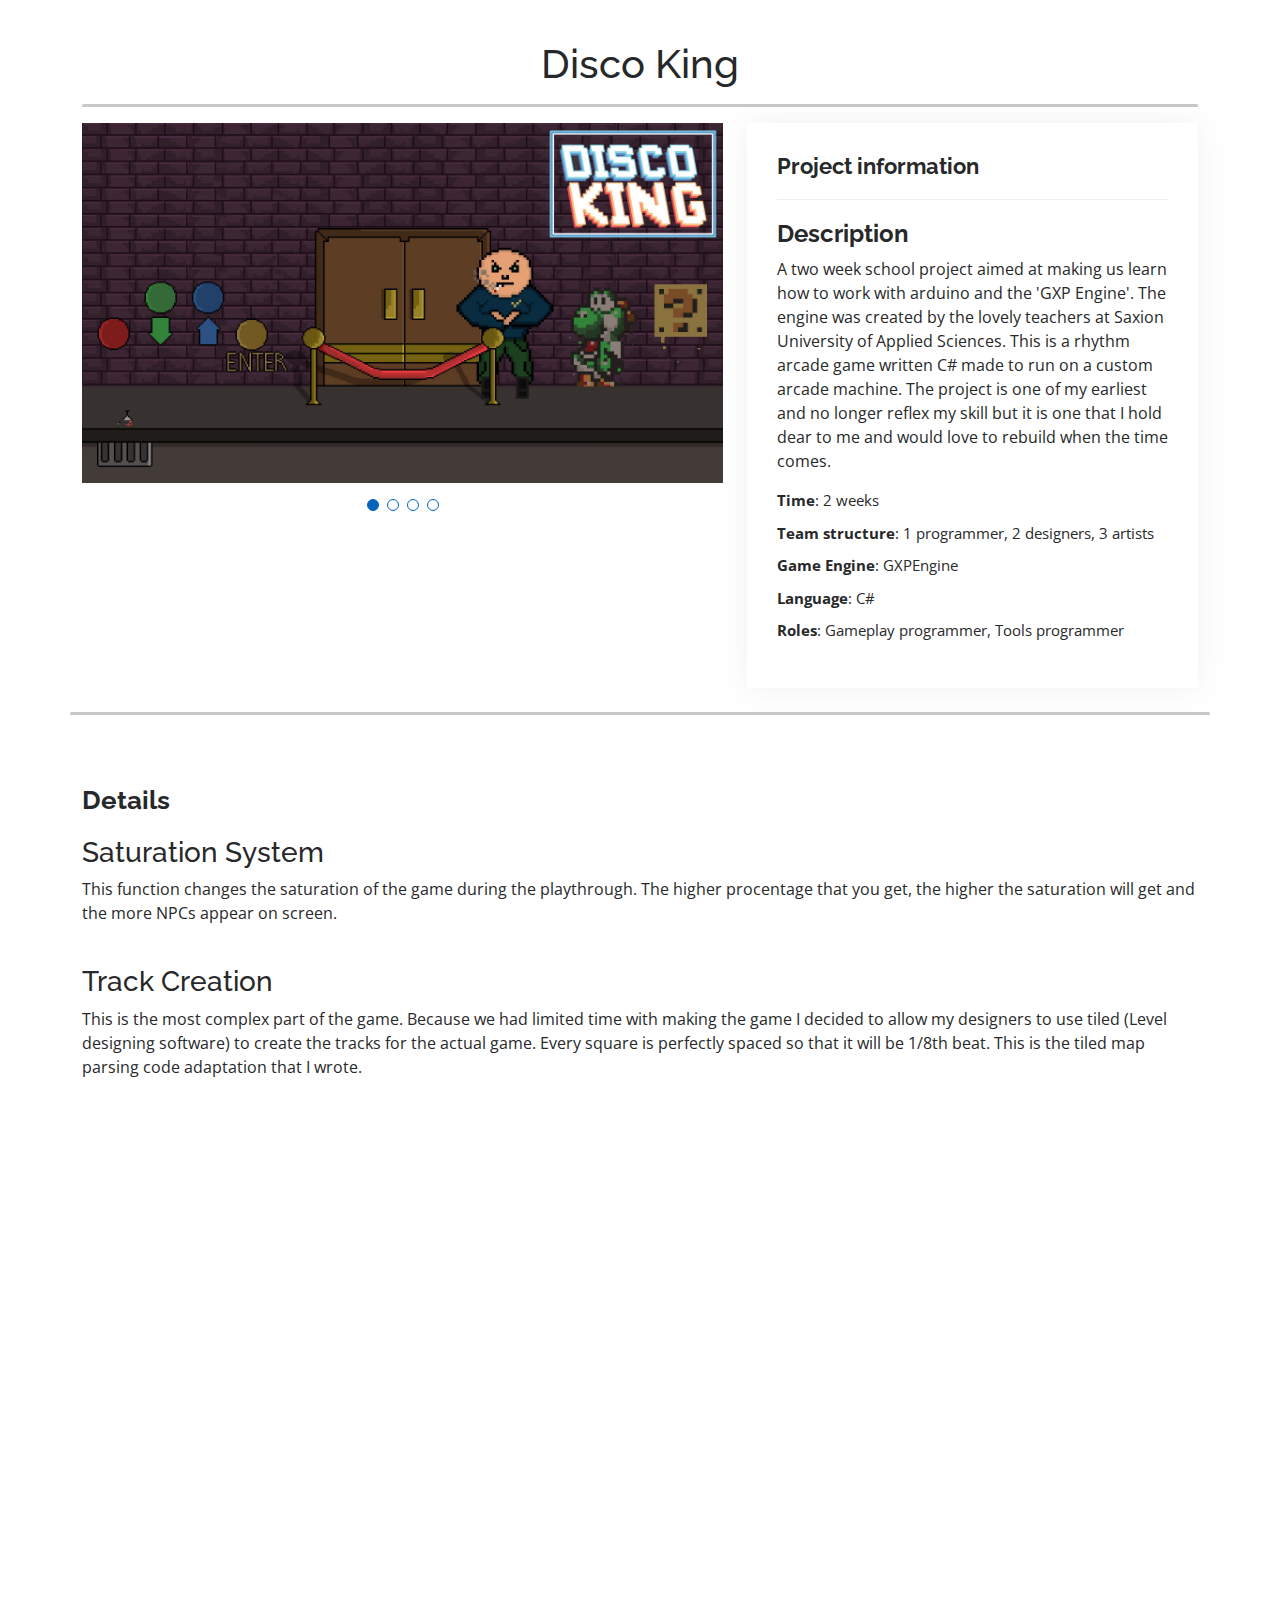
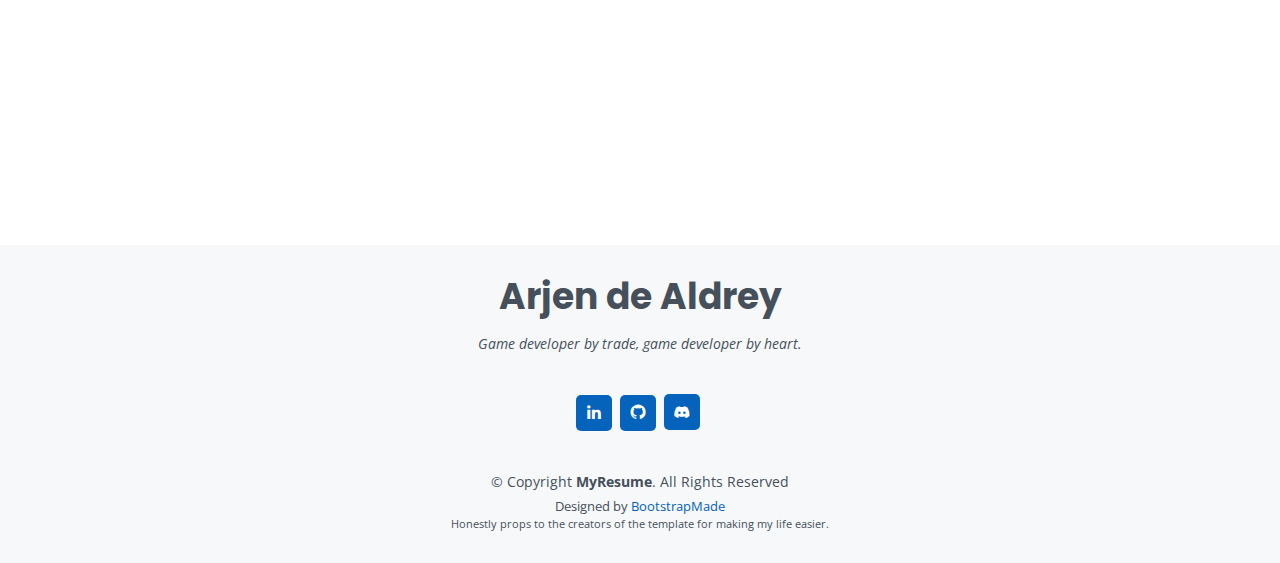
==== portfolio-discoking.html @ 0c22ebe9 "[ADD] Disco King project" ====
<!DOCTYPE html>
<html lang="en">

<head>
    <meta charset="utf-8">
    <meta content="width=device-width, initial-scale=1.0" name="viewport">

    <title>Disco King</title>

    <!-- Favicons -->
    <link href="assets/img/pog-favicon.png" rel="icon">
    <link href="assets/img/pog-favicon.png" rel="apple-touch-icon">

    <!-- Google Fonts -->
    <link href="https://fonts.googleapis.com/css?family=Open+Sans:300,300i,400,400i,600,600i,700,700i|Raleway:300,300i,400,400i,500,500i,600,600i,700,700i|Poppins:300,300i,400,400i,500,500i,600,600i,700,700i" rel="stylesheet">

    <!-- Vendor CSS Files -->
    <link href="assets/vendor/aos/aos.css" rel="stylesheet">
    <link href="assets/vendor/bootstrap/css/bootstrap.min.css" rel="stylesheet">
    <link href="assets/vendor/bootstrap-icons/bootstrap-icons.css" rel="stylesheet">
    <link href="assets/vendor/boxicons/css/boxicons.min.css" rel="stylesheet">
    <link href="assets/vendor/glightbox/css/glightbox.min.css" rel="stylesheet">
    <link href="assets/vendor/swiper/swiper-bundle.min.css" rel="stylesheet">

    <!-- Template Main CSS File -->
    <link href="assets/css/style.css" rel="stylesheet">

</head>

<body>

    <main id="main-portfolio">

        <section id="portfolio-details" class="portfolio-details">
            <div class="container">

                <h1 style="text-align: center">Disco King</h1>
                <hr class="rounded" style="border-top: 3px solid;">

                <div class="row gy-4">

                    <!-- Slideshow -->
                    <div style="float:left" class="col-lg-7">
                        <div class="portfolio-details-slider swiper">
                            <div class="swiper-wrapper align-items-center">

                                <div class="swiper-slide">
                                    <img src="assets/img/portfolio/details/Discoking/discoking.jpg" alt="">
                                </div>

                                <div class="swiper-slide">

                                    <video width="100%" height="100%" controls>
                                        <source src="assets/img/portfolio/details/Discoking/DiscoKing-Promotrailer.mp4" type="video/mp4">
                                        Your browser does not support the video tag.
                                    </video>
                                </div>

                                <div class="swiper-slide">
                                    <img src="assets/img/portfolio/details/Discoking/saturation.png" alt="">
                                </div>

                                <div class="swiper-slide">
                                    <img src="assets/img/portfolio/details/Discoking/tiled.png" alt="">
                                </div>

                            </div>
                            <div class="swiper-pagination"></div>
                        </div>
                    </div>
                    <!-- Preview info -->
                    <div class="col-lg-5">
                        <div class="portfolio-info">
                            <h3>Project information</h3>
                            <h4><strong>Description</strong></h4>
                            <p>A two week school project aimed at making us learn how to work with arduino and the 'GXP Engine'. The engine was created by the lovely teachers at Saxion University of Applied Sciences.
                                This is a rhythm arcade game written C# made to run on a custom arcade machine.
                                The project is one of my earliest and no longer reflex my skill but it is one that I hold dear to me and would love to rebuild when the time comes.
                            </p>
                            <ul>

                                <li><strong>Time</strong>: 2 weeks </li>
                                <li><strong>Team structure</strong>: 1 programmer, 2 designers, 3 artists </li>
                                <li><strong>Game Engine</strong>: GXPEngine </li>
                                <li><strong>Language</strong>: C# </li>
                                <li><strong>Roles</strong>: Gameplay programmer, Tools programmer </li>
                            </ul>
                        </div>
                    </div>


                    <!-- Details -->
                    <hr class="rounded" style="border-top: 3px solid;">
                    <div class="portfolio-description">
                        <h2>Details</h2>

                        <h3>Saturation System</h3>
                        <p>
                            This function changes the saturation of the game during the playthrough. The higher procentage that you get, the higher the saturation will get and the more NPCs appear on screen.
                        </p>
                        <br>
                        <h3>Track Creation</h3>
                        <p>This is the most complex part of the game. Because we had limited time with making the game I decided to allow my designers to use tiled (Level designing software) to create the tracks for the actual game. Every square is perfectly spaced so that it will be 1/8th beat. This is the tiled map parsing code adaptation that I wrote.
                        </p>

                        <section id="spotlight" class="spotlights">
                            <section id="two">
                                <div style="height: 50vh; overflow:scroll; margin-left: auto;margin-right: auto;">
                                    <script src="https://gist.github.com/tuhri444/31e8376fdb26e908f09255ff6bca5168.js"></script>
                                </div>
                            </section>
                        </section>
                    </div>
                </div>

            </div>

            </div>
        </section><!-- End Portfolio Details Section -->

    </main><!-- End #main -->

    <!-- ======= Footer ======= -->
    <footer id="footer">
        <div class="container">
            <h3>Arjen de Aldrey</h3>
            <p>Game developer by trade, game developer by heart.</p>
            <div class="social-links">
                <a href="https://www.linkedin.com/in/arjendealdrey/" class="linkedin"><i class="bx bxl-linkedin"></i></a>
                <a href="https://github.com/tuhri444" class="github"><i class="bx bxl-github"></i></a>
                <button onclick="copyDiscordToClipboard()" class="discord"><i class="bx bxl-discord-alt"></i></button>
            </div>


            <div class="copyright">
                &copy; Copyright <strong><span>MyResume</span></strong>. All Rights Reserved
            </div>
            <div class="credits">
                <!-- All the links in the footer should remain intact. -->
                <!-- You can delete the links only if you purchased the pro version. -->
                <!-- Licensing information: [license-url] -->
                <!-- Purchase the pro version with working PHP/AJAX contact form: https://bootstrapmade.com/free-html-bootstrap-template-my-resume/ -->
                Designed by <a href="https://bootstrapmade.com/">BootstrapMade</a>
            </div>

            <div class="small-text">
                Honestly props to the creators of the template for making my life easier.
            </div>


        </div>
    </footer><!-- End Footer -->

    <div id="preloader"></div>
    <a href="#" class="back-to-top d-flex align-items-center justify-content-center"><i class="bi bi-arrow-up-short"></i></a>

    <!-- Vendor JS Files -->
    <script src="assets/vendor/purecounter/purecounter.js"></script>
    <script src="assets/vendor/aos/aos.js"></script>
    <script src="assets/vendor/bootstrap/js/bootstrap.bundle.min.js"></script>
    <script src="assets/vendor/glightbox/js/glightbox.min.js"></script>
    <script src="assets/vendor/isotope-layout/isotope.pkgd.min.js"></script>
    <script src="assets/vendor/swiper/swiper-bundle.min.js"></script>
    <script src="assets/vendor/typed.js/typed.min.js"></script>
    <script src="assets/vendor/waypoints/noframework.waypoints.js"></script>
    <script src="assets/vendor/php-email-form/validate.js"></script>

    <!-- My Personal JS File -->
    <script src="assets/js/snippets.js"></script>


    <!-- Template Main JS File -->
    <script src="assets/js/main.js"></script>

</body>

</html>
---- assets/css/style.css ----
/**
* Template Name: MyResume - v4.7.0
* Template URL: https://bootstrapmade.com/free-html-bootstrap-template-my-resume/
* Author: BootstrapMade.com
* License: https://bootstrapmade.com/license/
*/

/*--------------------------------------------------------------
# General
--------------------------------------------------------------*/
body {
    font-family: "Open Sans", sans-serif;
    color: #272829;
}

a {
    color: #0563bb;
    text-decoration: none;
}

a:hover {
    color: #067ded;
    text-decoration: none;
}

h1,
h2,
h3,
h4,
h5,
h6 {
    font-family: "Raleway", sans-serif;
}

/*--------------------------------------------------------------
# Back to top button
--------------------------------------------------------------*/
.back-to-top {
    position: fixed;
    visibility: hidden;
    opacity: 0;
    right: 15px;
    bottom: 15px;
    z-index: 996;
    background: #0563bb;
    width: 40px;
    height: 40px;
    border-radius: 5px;
    transition: all 0.4s;
}

.back-to-top i {
    font-size: 28px;
    color: #fff;
    line-height: 0;
}

.back-to-top:hover {
    background: #0678e3;
    color: #fff;
    border-radius: 10px;
}

.back-to-top.active {
    visibility: visible;
    opacity: 1;
}

/*--------------------------------------------------------------
# Preloader
--------------------------------------------------------------*/
#preloader {
    position: fixed;
    top: 0;
    left: 0;
    right: 0;
    bottom: 0;
    z-index: 9999;
    overflow: hidden;
    background: #fff;
}

#preloader:before {
    content: "";
    position: fixed;
    top: calc(50% - 30px);
    left: calc(50% - 30px);
    border: 6px solid #0563bb;
    border-top-color: #fff;
    border-bottom-color: #fff;
    border-radius: 50%;
    width: 60px;
    height: 60px;
    -webkit-animation: animate-preloader 1s linear infinite;
    animation: animate-preloader 1s linear infinite;
}

@-webkit-keyframes animate-preloader {
    0% {
        transform: rotate(0deg);
    }

    100% {
        transform: rotate(360deg);
    }
}

@keyframes animate-preloader {
    0% {
        transform: rotate(0deg);
    }

    100% {
        transform: rotate(360deg);
    }
}

/*--------------------------------------------------------------
# Disable aos animation delay on mobile devices
--------------------------------------------------------------*/
@media screen and (max-width: 768px) {
    [data-aos-delay] {
        transition-delay: 0 !important;
    }
}

/*--------------------------------------------------------------
# Header
--------------------------------------------------------------*/
#header {
    position: fixed;
    top: 0;
    left: 0;
    bottom: 0;
    z-index: 9997;
    transition: all 0.5s;
    padding: 15px;
    overflow-y: auto;
}

@media (max-width: 992px) {
    #header {
        width: 300px;
        background: #fff;
        border-right: 1px solid #e6e9ec;
        left: -300px;
    }
}

@media (min-width: 992px) {
    #main {
        margin-left: 100px;
    }
}

/*--------------------------------------------------------------
# Navigation Menu
--------------------------------------------------------------*/
/**
* Desktop Navigation 
*/
.nav-menu {
    padding: 0;
    display: block;
}

.nav-menu * {
    margin: 0;
    padding: 0;
    list-style: none;
}

.nav-menu > ul > li {
    position: relative;
    white-space: nowrap;
}

.nav-menu a,
.nav-menu a:focus {
    display: flex;
    align-items: center;
    color: #45505b;
    padding: 10px 18px;
    margin-bottom: 8px;
    transition: 0.3s;
    font-size: 15px;
    border-radius: 5px;
    background: #f2f3f5;
    height: 56px;
    width: 100%;
    overflow: hidden;
    transition: 0.3s;
}

.nav-menu a i,
.nav-menu a:focus i {
    font-size: 20px;
}

.nav-menu a span,
.nav-menu a:focus span {
    padding: 0 5px 0 7px;
    color: #45505b;
}

@media (min-width: 992px) {

    .nav-menu a,
    .nav-menu a:focus {
        width: 56px;
    }

    .nav-menu a span,
    .nav-menu a:focus span {
        display: none;
        color: #fff;
    }
}

.nav-menu a:hover,
.nav-menu .active,
.nav-menu .active:focus,
.nav-menu li:hover > a {
    color: #fff;
    background: #0563bb;
}

.nav-menu a:hover span,
.nav-menu .active span,
.nav-menu .active:focus span,
.nav-menu li:hover > a span {
    color: #fff;
}

.nav-menu a:hover,
.nav-menu li:hover > a {
    width: 100%;
    color: #fff;
}

.nav-menu a:hover span,
.nav-menu li:hover > a span {
    display: block;
}

/**
* Mobile Navigation 
*/
.mobile-nav-toggle {
    position: fixed;
    right: 10px;
    top: 10px;
    z-index: 9998;
    border: 0;
    background: none;
    font-size: 28px;
    transition: all 0.4s;
    outline: none !important;
    line-height: 0;
    cursor: pointer;
    border-radius: 50px;
    padding: 5px;
}

.mobile-nav-toggle i {
    color: #45505b;
}

.mobile-nav-active {
    overflow: hidden;
}

.mobile-nav-active #header {
    left: 0;
}

.mobile-nav-active .mobile-nav-toggle {
    color: #fff;
    background-color: #0563bb;
}

/*--------------------------------------------------------------
# Hero Section
--------------------------------------------------------------*/
#hero {
    width: 100%;
    height: 100vh;
    background: url("../img/landing-background.png") top right no-repeat;
    background-size: cover;
    position: relative;
}

@media (min-width: 992px) {
    #hero {
        padding-left: 160px;
    }
}

#hero:before {
    content: "";
    background: rgba(155, 155, 155, 0.8);
    position: absolute;
    bottom: 0;
    top: 0;
    left: 0;
    right: 0;
}

#hero h1 {
    margin: 0;
    font-size: 64px;
    font-weight: 700;
    line-height: 56px;
    color: #ffffff;
    < !--#45505b;
    -- >
}

#hero p {
    color: #45505b;
    margin: 15px 0 0 0;
    font-size: 26px;
    font-family: "Poppins", sans-serif;
}

#hero p span {
    color: #0563bb;
    letter-spacing: 1px;
}

#hero .social-links {
    margin-top: 30px;
}

#hero .social-links a {
    font-size: 24px;
    display: inline-block;
    color: #ffffff;
    line-height: 1;
    margin-right: 20px;
    transition: 0.3s;
}

#hero .social-links a:hover {
    color: #0563bb;
}

@media (max-width: 992px) {
    #hero {
        text-align: center;
    }

    #hero h1 {
        font-size: 32px;
        line-height: 36px;
    }

    #hero p {
        margin-top: 10px;
        font-size: 20px;
        line-height: 24px;
    }
}

#hero .discord {
    font-size: 24px;
    padding: 0;
    border: none;
    background: none;
    color: #ffffff;
    outline: none;
    transition: 0.3s;
}

#hero .discord:hover {
    color: #0563bb;
}

/*--------------------------------------------------------------
# Sections General
--------------------------------------------------------------*/
section {
    padding: 60px 0;
    overflow: hidden;
}

.section-title {
    text-align: center;
    padding-bottom: 30px;
}

.section-title h2 {
    font-size: 32px;
    font-weight: bold;
    text-transform: uppercase;
    margin-bottom: 20px;
    padding-bottom: 20px;
    position: relative;
    color: #45505b;
}

.section-title h2::before {
    content: "";
    position: absolute;
    display: block;
    width: 120px;
    height: 1px;
    background: #ddd;
    bottom: 1px;
    left: calc(50% - 60px);
}

.section-title h2::after {
    content: "";
    position: absolute;
    display: block;
    width: 40px;
    height: 3px;
    background: #0563bb;
    bottom: 0;
    left: calc(50% - 20px);
}

.section-title p {
    margin-bottom: 0;
}

/*--------------------------------------------------------------
# About
--------------------------------------------------------------*/
.about .content h3 {
    font-weight: 700;
    font-size: 26px;
    color: #728394;
}

.about .content ul {
    list-style: none;
    padding: 0;
}

.about .content ul li {
    margin-bottom: 20px;
    display: flex;
    align-items: center;
}

.about .content ul strong {
    margin-right: 10px;
}

.about .content ul i {
    font-size: 16px;
    margin-right: 5px;
    color: #0563bb;
    line-height: 0;
}

.about .content p:last-child {
    margin-bottom: 0;
}

/*--------------------------------------------------------------
# Facts
--------------------------------------------------------------*/
.facts .count-box {
    padding: 30px 30px 25px 30px;
    margin-top: 30px;
    width: 100%;
    position: relative;
    text-align: center;
    background: #fff;
}

.facts .count-box i {
    position: absolute;
    top: -25px;
    left: 50%;
    transform: translateX(-50%);
    font-size: 24px;
    background: #0563bb;
    color: #fff;
    border-radius: 50px;
    display: inline-flex;
    align-items: center;
    justify-content: center;
    width: 48px;
    height: 48px;
}

.facts .count-box span {
    font-size: 36px;
    display: block;
    font-weight: 600;
    color: #011426;
}

.facts .count-box p {
    padding: 0;
    margin: 0;
    font-family: "Raleway", sans-serif;
    font-size: 14px;
}

/*--------------------------------------------------------------
# Akills
--------------------------------------------------------------*/
.skills .progress {
    height: 60px;
    display: block;
    background: none;
    border-radius: 0;
}

.skills .progress .skill {
    padding: 10px 0;
    margin: 0;
    text-transform: uppercase;
    display: block;
    font-weight: 600;
    font-family: "Poppins", sans-serif;
    color: #45505b;
}

.skills .progress .skill .val {
    float: right;
    font-style: normal;
}

.skills .progress-bar-wrap {
    background: #f2f3f5;
}

.skills .progress-bar {
    width: 1px;
    height: 10px;
    transition: 0.9s;
    background-color: #0563bb;
}

/*--------------------------------------------------------------
# Resume
--------------------------------------------------------------*/
.resume .resume-title {
    font-size: 26px;
    font-weight: 700;
    margin-top: 20px;
    margin-bottom: 20px;
    color: #45505b;
}

.resume .resume-item {
    padding: 0 0 20px 20px;
    margin-top: -2px;
    border-left: 2px solid #0563bb;
    position: relative;
}

.resume .resume-item h4 {
    line-height: 18px;
    font-size: 18px;
    font-weight: 600;
    text-transform: uppercase;
    font-family: "Poppins", sans-serif;
    color: #0563bb;
    margin-bottom: 10px;
}

.resume .resume-item h5 {
    font-size: 16px;
    background: #f7f8f9;
    padding: 5px 15px;
    display: inline-block;
    font-weight: 600;
    margin-bottom: 10px;
}

.resume .resume-item ul {
    padding-left: 20px;
}

.resume .resume-item ul li {
    padding-bottom: 10px;
}

.resume .resume-item:last-child {
    padding-bottom: 0;
}

.resume .resume-item::before {
    content: "";
    position: absolute;
    width: 16px;
    height: 16px;
    border-radius: 50px;
    left: -9px;
    top: 0;
    background: #fff;
    border: 2px solid #0563bb;
}

/*--------------------------------------------------------------
# Portfolio
--------------------------------------------------------------*/
.portfolio .portfolio-item {
    margin-bottom: 30px;
}

.portfolio #portfolio-flters {
    padding: 0;
    margin: 0 auto 25px auto;
    list-style: none;
    text-align: center;
    background: #fff;
    border-radius: 50px;
    padding: 2px 15px;
}

.portfolio #portfolio-flters li {
    cursor: pointer;
    display: inline-block;
    padding: 10px 15px;
    font-size: 14px;
    font-weight: 600;
    line-height: 1;
    text-transform: uppercase;
    color: #272829;
    margin-bottom: 5px;
    transition: all 0.3s ease-in-out;
}

.portfolio #portfolio-flters li:hover,
.portfolio #portfolio-flters li.filter-active {
    color: #0563bb;
}

.portfolio #portfolio-flters li:last-child {
    margin-right: 0;
}

.portfolio .portfolio-wrap {
    transition: 0.3s;
    position: relative;
    overflow: hidden;
    z-index: 1;
    background: rgba(69, 80, 91, 0.8);
    text-align: center;
}

.portfolio .portfolio-wrap::before {
    content: "";
    background: rgba(255, 255, 255, 0.7);
    position: absolute;
    left: 30px;
    right: 30px;
    top: 30px;
    bottom: 30px;
    transition: all ease-in-out 0.3s;
    z-index: 2;
    opacity: 0;
}

.portfolio .portfolio-wrap .portfolio-info {
    opacity: 0;
    position: absolute;
    top: 0;
    left: 0;
    right: 0;
    bottom: 0;
    text-align: center;
    z-index: 3;
    transition: all ease-in-out 0.3s;
    display: flex;
    flex-direction: column;
    justify-content: center;
    align-items: center;
}

.portfolio .portfolio-wrap .portfolio-info::before {
    display: block;
    content: "";
    width: 48px;
    height: 48px;
    position: absolute;
    top: 35px;
    left: 35px;
    border-top: 3px solid #d7dce1;
    border-left: 3px solid #d7dce1;
    transition: all 0.5s ease 0s;
    z-index: 9994;
}

.portfolio .portfolio-wrap .portfolio-info::after {
    display: block;
    content: "";
    width: 48px;
    height: 48px;
    position: absolute;
    bottom: 35px;
    right: 35px;
    border-bottom: 3px solid #d7dce1;
    border-right: 3px solid #d7dce1;
    transition: all 0.5s ease 0s;
    z-index: 9994;
}

.portfolio .portfolio-wrap .portfolio-info h4 {
    font-size: 20px;
    color: #45505b;
    font-weight: 600;
}

.portfolio .portfolio-wrap .portfolio-info p {
    color: #45505b;
    font-size: 14px;
    text-transform: uppercase;
    padding: 0;
    margin: 0;
}

.portfolio .portfolio-wrap .portfolio-links {
    text-align: center;
    z-index: 4;
}

.portfolio .portfolio-wrap .portfolio-links a {
    color: #45505b;
    margin: 0 2px;
    font-size: 28px;
    display: inline-block;
    transition: 0.3s;
}

.portfolio .portfolio-wrap .portfolio-links a:hover {
    color: #148af9;
}

.portfolio .portfolio-wrap:hover::before {
    top: 0;
    left: 0;
    right: 0;
    bottom: 0;
    opacity: 1;
}

.portfolio .portfolio-wrap:hover .portfolio-info {
    opacity: 1;
}

.portfolio .portfolio-wrap:hover .portfolio-info::before {
    top: 15px;
    left: 15px;
}

.portfolio .portfolio-wrap:hover .portfolio-info::after {
    bottom: 15px;
    right: 15px;
}

/*--------------------------------------------------------------
# Portfolio Details
--------------------------------------------------------------*/
.portfolio-details {
    padding-top: 40px;
}

.portfolio-details .portfolio-details-slider img {
    width: 100%;
}

.portfolio-details .portfolio-details-slider .swiper-pagination {
    margin-top: 20px;
    position: relative;
}

.portfolio-details .portfolio-details-slider .swiper-pagination .swiper-pagination-bullet {
    width: 12px;
    height: 12px;
    background-color: #fff;
    opacity: 1;
    border: 1px solid #0563bb;
}

.portfolio-details .portfolio-details-slider .swiper-pagination .swiper-pagination-bullet-active {
    background-color: #0563bb;
}

.portfolio-details .portfolio-info {
    padding: 30px;
    box-shadow: 0px 0 30px rgba(69, 80, 91, 0.08);
}

.portfolio-details .portfolio-info h3 {
    font-size: 22px;
    font-weight: 700;
    margin-bottom: 20px;
    padding-bottom: 20px;
    border-bottom: 1px solid #eee;
}

.portfolio-details .portfolio-info ul {
    list-style: none;
    padding: 0;
    font-size: 15px;
}

.portfolio-details .portfolio-info ul li + li {
    margin-top: 10px;
}

.portfolio-details .portfolio-description {
    padding-top: 30px;
}

.portfolio-details .portfolio-description h2 {
    font-size: 26px;
    font-weight: 700;
    margin-bottom: 20px;
}

.portfolio-details .portfolio-description p {
    padding: 0;
}

/*--------------------------------------------------------------
# Services
--------------------------------------------------------------*/
.services .icon-box {
    text-align: center;
    padding: 70px 20px 80px 20px;
    transition: all ease-in-out 0.3s;
    background: #fff;
    box-shadow: 0px 5px 90px 0px rgba(110, 123, 131, 0.05);
}

.services .icon-box .icon {
    margin: 0 auto;
    width: 100px;
    height: 100px;
    display: flex;
    align-items: center;
    justify-content: center;
    transition: ease-in-out 0.3s;
    position: relative;
}

.services .icon-box .icon i {
    font-size: 36px;
    transition: 0.5s;
    position: relative;
}

.services .icon-box .icon svg {
    position: absolute;
    top: 0;
    left: 0;
}

.services .icon-box .icon svg path {
    transition: 0.5s;
    fill: #f5f5f5;
}

.services .icon-box h4 {
    font-weight: 600;
    margin: 10px 0 15px 0;
    font-size: 22px;
}

.services .icon-box h4 a {
    color: #45505b;
    transition: ease-in-out 0.3s;
}

.services .icon-box p {
    line-height: 24px;
    font-size: 14px;
    margin-bottom: 0;
}

.services .icon-box:hover {
    border-color: #fff;
    box-shadow: 0px 0 35px 0 rgba(0, 0, 0, 0.08);
}

.services .iconbox-blue i {
    color: #47aeff;
}

.services .iconbox-blue:hover .icon i {
    color: #fff;
}

.services .iconbox-blue:hover .icon path {
    fill: #47aeff;
}

.services .iconbox-orange i {
    color: #ffa76e;
}

.services .iconbox-orange:hover .icon i {
    color: #fff;
}

.services .iconbox-orange:hover .icon path {
    fill: #ffa76e;
}

.services .iconbox-pink i {
    color: #e80368;
}

.services .iconbox-pink:hover .icon i {
    color: #fff;
}

.services .iconbox-pink:hover .icon path {
    fill: #e80368;
}

.services .iconbox-yellow i {
    color: #ffbb2c;
}

.services .iconbox-yellow:hover .icon i {
    color: #fff;
}

.services .iconbox-yellow:hover .icon path {
    fill: #ffbb2c;
}

.services .iconbox-red i {
    color: #ff5828;
}

.services .iconbox-red:hover .icon i {
    color: #fff;
}

.services .iconbox-red:hover .icon path {
    fill: #ff5828;
}

.services .iconbox-teal i {
    color: #11dbcf;
}

.services .iconbox-teal:hover .icon i {
    color: #fff;
}

.services .iconbox-teal:hover .icon path {
    fill: #11dbcf;
}

/*--------------------------------------------------------------
# Testimonials
--------------------------------------------------------------*/
.testimonials .section-header {
    margin-bottom: 40px;
}

.testimonials .testimonials-carousel,
.testimonials .testimonials-slider {
    overflow: hidden;
}

.testimonials .testimonial-item {
    text-align: center;
}

.testimonials .testimonial-item .testimonial-img {
    width: 120px;
    border-radius: 50%;
    border: 4px solid #fff;
    margin: 0 auto;
}

.testimonials .testimonial-item h3 {
    font-size: 20px;
    font-weight: bold;
    margin: 10px 0 5px 0;
    color: #111;
}

.testimonials .testimonial-item h4 {
    font-size: 14px;
    color: #999;
    margin: 0 0 15px 0;
}

.testimonials .testimonial-item .quote-icon-left,
.testimonials .testimonial-item .quote-icon-right {
    color: #90c8fc;
    font-size: 26px;
}

.testimonials .testimonial-item .quote-icon-left {
    display: inline-block;
    left: -5px;
    position: relative;
}

.testimonials .testimonial-item .quote-icon-right {
    display: inline-block;
    right: -5px;
    position: relative;
    top: 10px;
}

.testimonials .testimonial-item p {
    font-style: italic;
    margin: 0 auto 15px auto;
}

.testimonials .swiper-pagination {
    margin-top: 20px;
    position: relative;
}

.testimonials .swiper-pagination .swiper-pagination-bullet {
    width: 12px;
    height: 12px;
    background-color: #fff;
    opacity: 1;
    border: 1px solid #0563bb;
}

.testimonials .swiper-pagination .swiper-pagination-bullet-active {
    background-color: #0563bb;
}

@media (min-width: 992px) {
    .testimonials .testimonial-item p {
        width: 80%;
    }
}

/*--------------------------------------------------------------
# Contact
--------------------------------------------------------------*/
.contact .info {
    width: 100%;
    background: #fff;
}

.contact .info i {
    font-size: 20px;
    color: #0563bb;
    float: left;
    width: 44px;
    height: 44px;
    background: #eef7ff;
    display: flex;
    justify-content: center;
    align-items: center;
    border-radius: 50px;
    transition: all 0.3s ease-in-out;
}

.contact .info h4 {
    padding: 0 0 0 60px;
    font-size: 22px;
    font-weight: 600;
    margin-bottom: 5px;
    color: #45505b;
}

.contact .info p {
    padding: 0 0 0 60px;
    margin-bottom: 0;
    font-size: 14px;
    color: #728394;
}

.contact .info .email,
.contact .info .phone {
    margin-top: 40px;
}

.contact .info .email:hover i,
.contact .info .address:hover i,
.contact .info .phone:hover i {
    background: #0563bb;
    color: #fff;
}

.contact .php-email-form {
    width: 100%;
    background: #fff;
}

.contact .php-email-form .form-group {
    padding-bottom: 8px;
}

.contact .php-email-form .error-message {
    display: none;
    color: #fff;
    background: #ed3c0d;
    text-align: left;
    padding: 15px;
    font-weight: 600;
}

.contact .php-email-form .error-message br + br {
    margin-top: 25px;
}

.contact .php-email-form .sent-message {
    display: none;
    color: #fff;
    background: #18d26e;
    text-align: center;
    padding: 15px;
    font-weight: 600;
}

.contact .php-email-form .loading {
    display: none;
    background: #fff;
    text-align: center;
    padding: 15px;
}

.contact .php-email-form .loading:before {
    content: "";
    display: inline-block;
    border-radius: 50%;
    width: 24px;
    height: 24px;
    margin: 0 10px -6px 0;
    border: 3px solid #18d26e;
    border-top-color: #eee;
    -webkit-animation: animate-loading 1s linear infinite;
    animation: animate-loading 1s linear infinite;
}

.contact .php-email-form input,
.contact .php-email-form textarea {
    border-radius: 4px;
    box-shadow: none;
    font-size: 14px;
}

.contact .php-email-form input {
    height: 44px;
}

.contact .php-email-form textarea {
    padding: 10px 12px;
}

.contact .php-email-form button[type=submit] {
    background: #0563bb;
    border: 0;
    padding: 10px 35px;
    color: #fff;
    transition: 0.4s;
    border-radius: 50px;
}

.contact .php-email-form button[type=submit]:hover {
    background: #0678e3;
}

#contact .contact-button {
    outline: none;
    border: none;
    background: #0563bb;
    border-radius: 5%;
    transition: 0.3s;
}

#contact .contact-content {
    align-content: center;
    text-align: center;
}

#contact .contact-button:hover {
    border-radius: 20%;
    background: #0678e3;
}

@media (max-width: 992px) {
    #contact .contact-content {
        align-content: center;
        text-align: center;
        margin-bottom: 4%;
    }
}

@-webkit-keyframes animate-loading {
    0% {
        transform: rotate(0deg);
    }

    100% {
        transform: rotate(360deg);
    }
}

@keyframes animate-loading {
    0% {
        transform: rotate(0deg);
    }

    100% {
        transform: rotate(360deg);
    }
}

/*--------------------------------------------------------------
# Footer
--------------------------------------------------------------*/
#footer {
    background: #f7f8f9;
    color: #45505b;
    font-size: 14px;
    text-align: center;
    padding: 30px 0;
}

#footer h3 {
    font-size: 36px;
    font-weight: 700;
    position: relative;
    font-family: "Poppins", sans-serif;
    padding: 0;
    margin: 0 0 15px 0;
}

#footer p {
    font-size: 15;
    font-style: italic;
    padding: 0;
    margin: 0 0 40px 0;
}

#footer .social-links {
    margin: 0 0 40px 0;
}

#footer .social-links a {
    font-size: 18px;
    display: inline-block;
    background: #0563bb;
    color: #fff;
    line-height: 1;
    padding: 8px 0;
    margin-right: 4px;
    border-radius: 5px;
    text-align: center;
    width: 36px;
    height: 36px;
    transition: 0.3s;
}

#footer .social-links a:hover {
    background: #0678e3;
    color: #fff;
    text-decoration: none;
    border-radius: 10px;
}

#footer .copyright {
    margin: 0 0 5px 0;
}

#footer .credits {
    font-size: 13px;
}

#footer .small-text {
    font-size: 11px;
}

#footer .discord {
    font-size: 24px;
    padding: 0;
    border: none;
    color: #0563bb;
    outline: none;

    font-size: 18px;
    display: inline-block;
    background: #0563bb;
    color: #fff;
    line-height: 1;
    padding: 8px 0;
    margin-right: 4px;
    border-radius: 5px;
    text-align: center;
    width: 36px;
    height: 36px;
    transition: 0.3s;
}

#footer .discord:hover {
    color: #fff;
    background: #0678e3;
    text-decoration: none;
    border-radius: 10px;
}
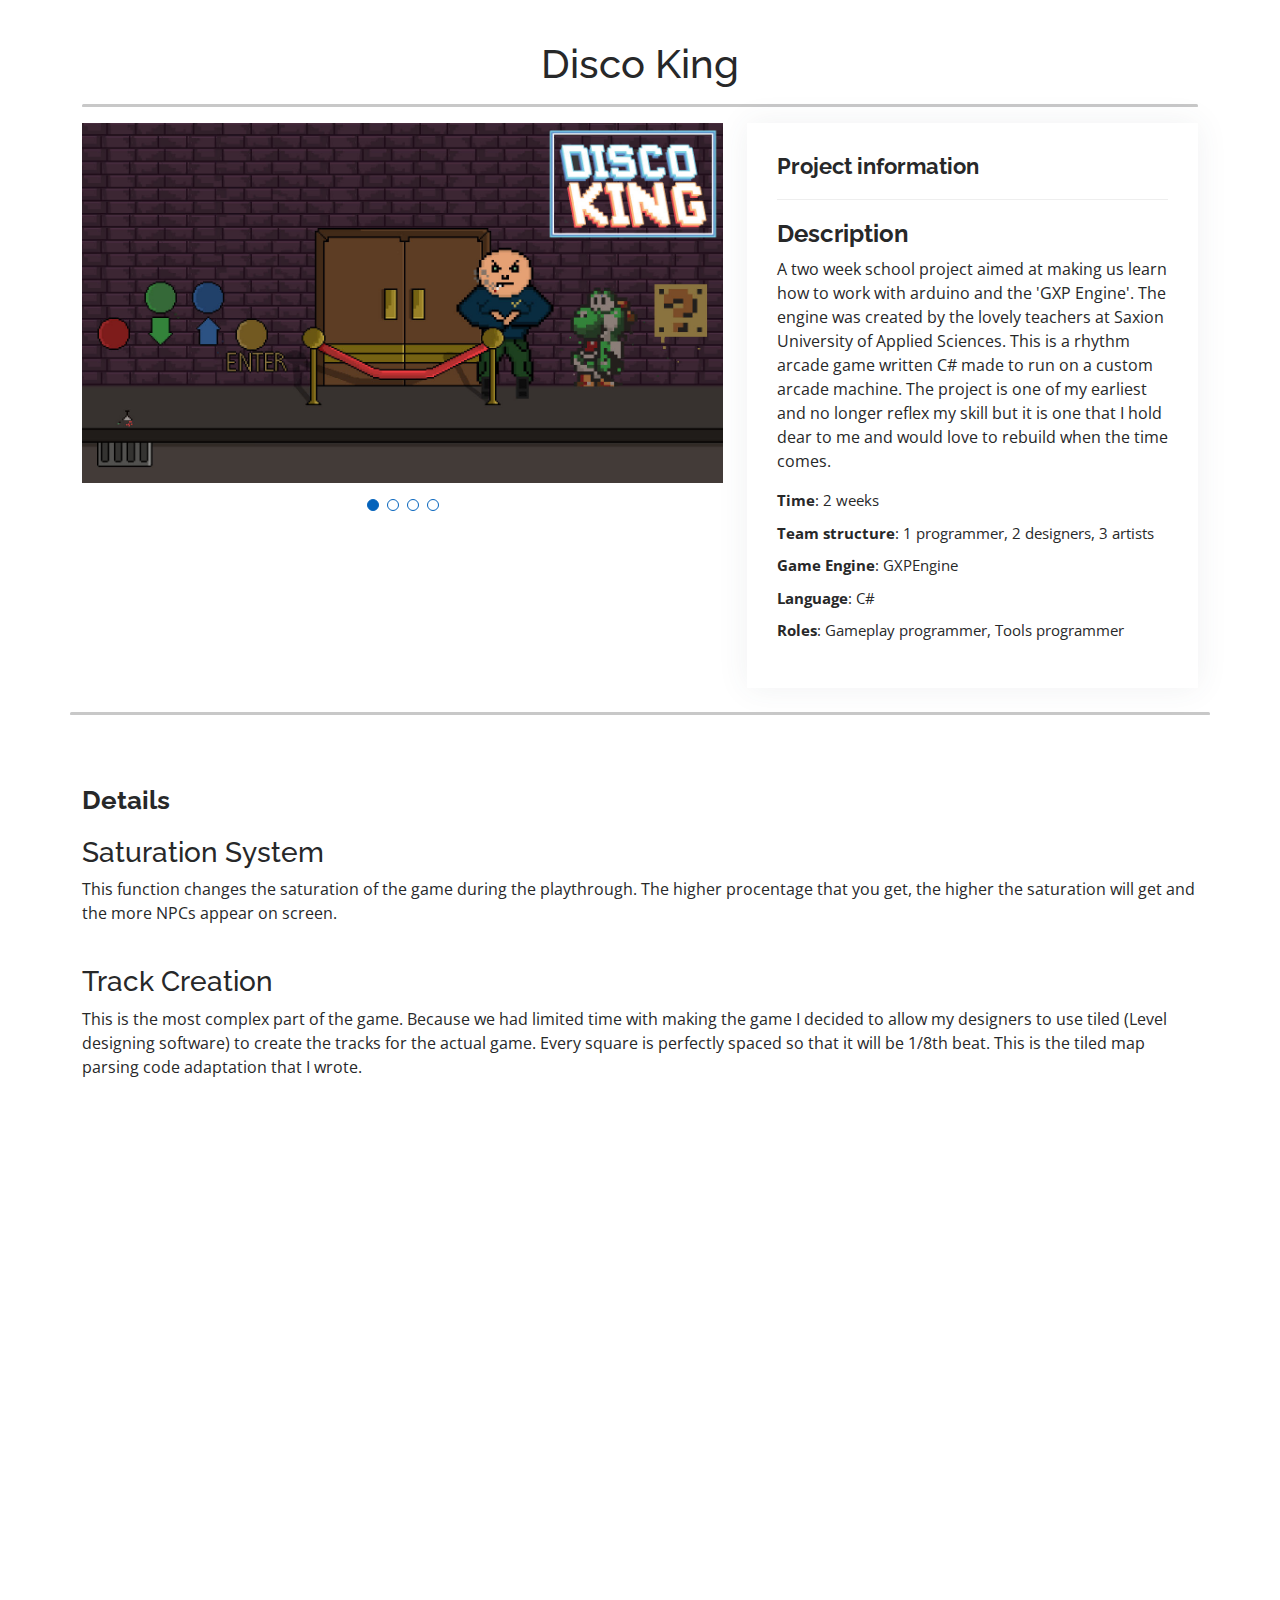
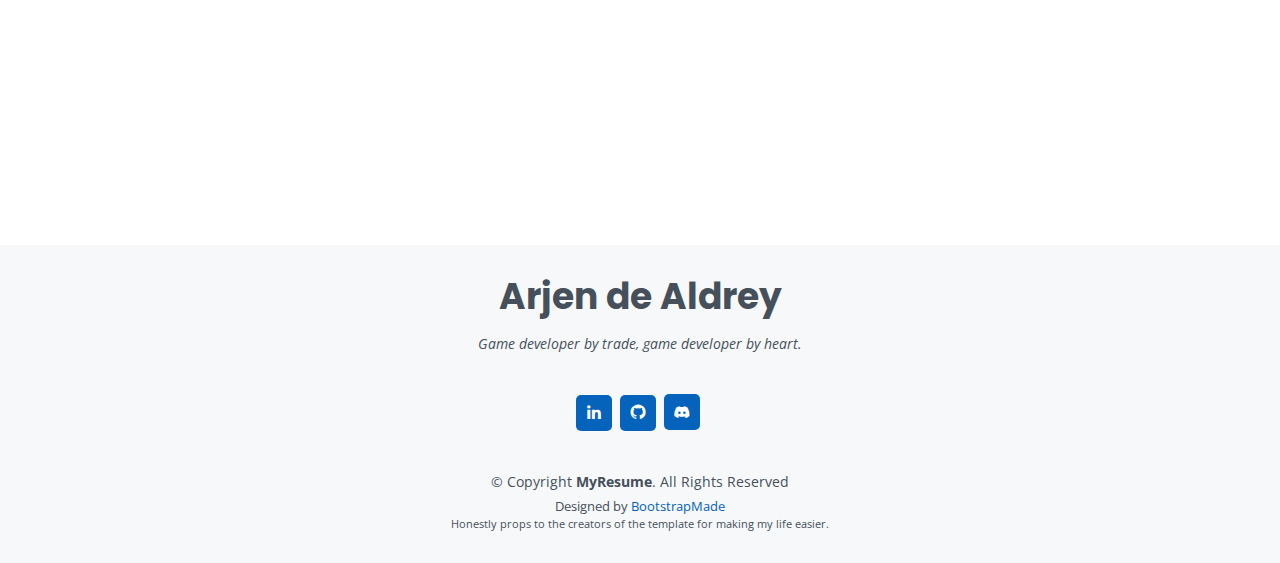
==== commit 32f893f9: "[CHANGE] minor changes" ====
--- a/portfolio-discoking.html
+++ b/portfolio-discoking.html
@@ -49,7 +49,6 @@
                                 </div>
 
                                 <div class="swiper-slide">
-
                                     <video width="100%" height="100%" controls>
                                         <source src="assets/img/portfolio/details/Discoking/DiscoKing-Promotrailer.mp4" type="video/mp4">
                                         Your browser does not support the video tag.
